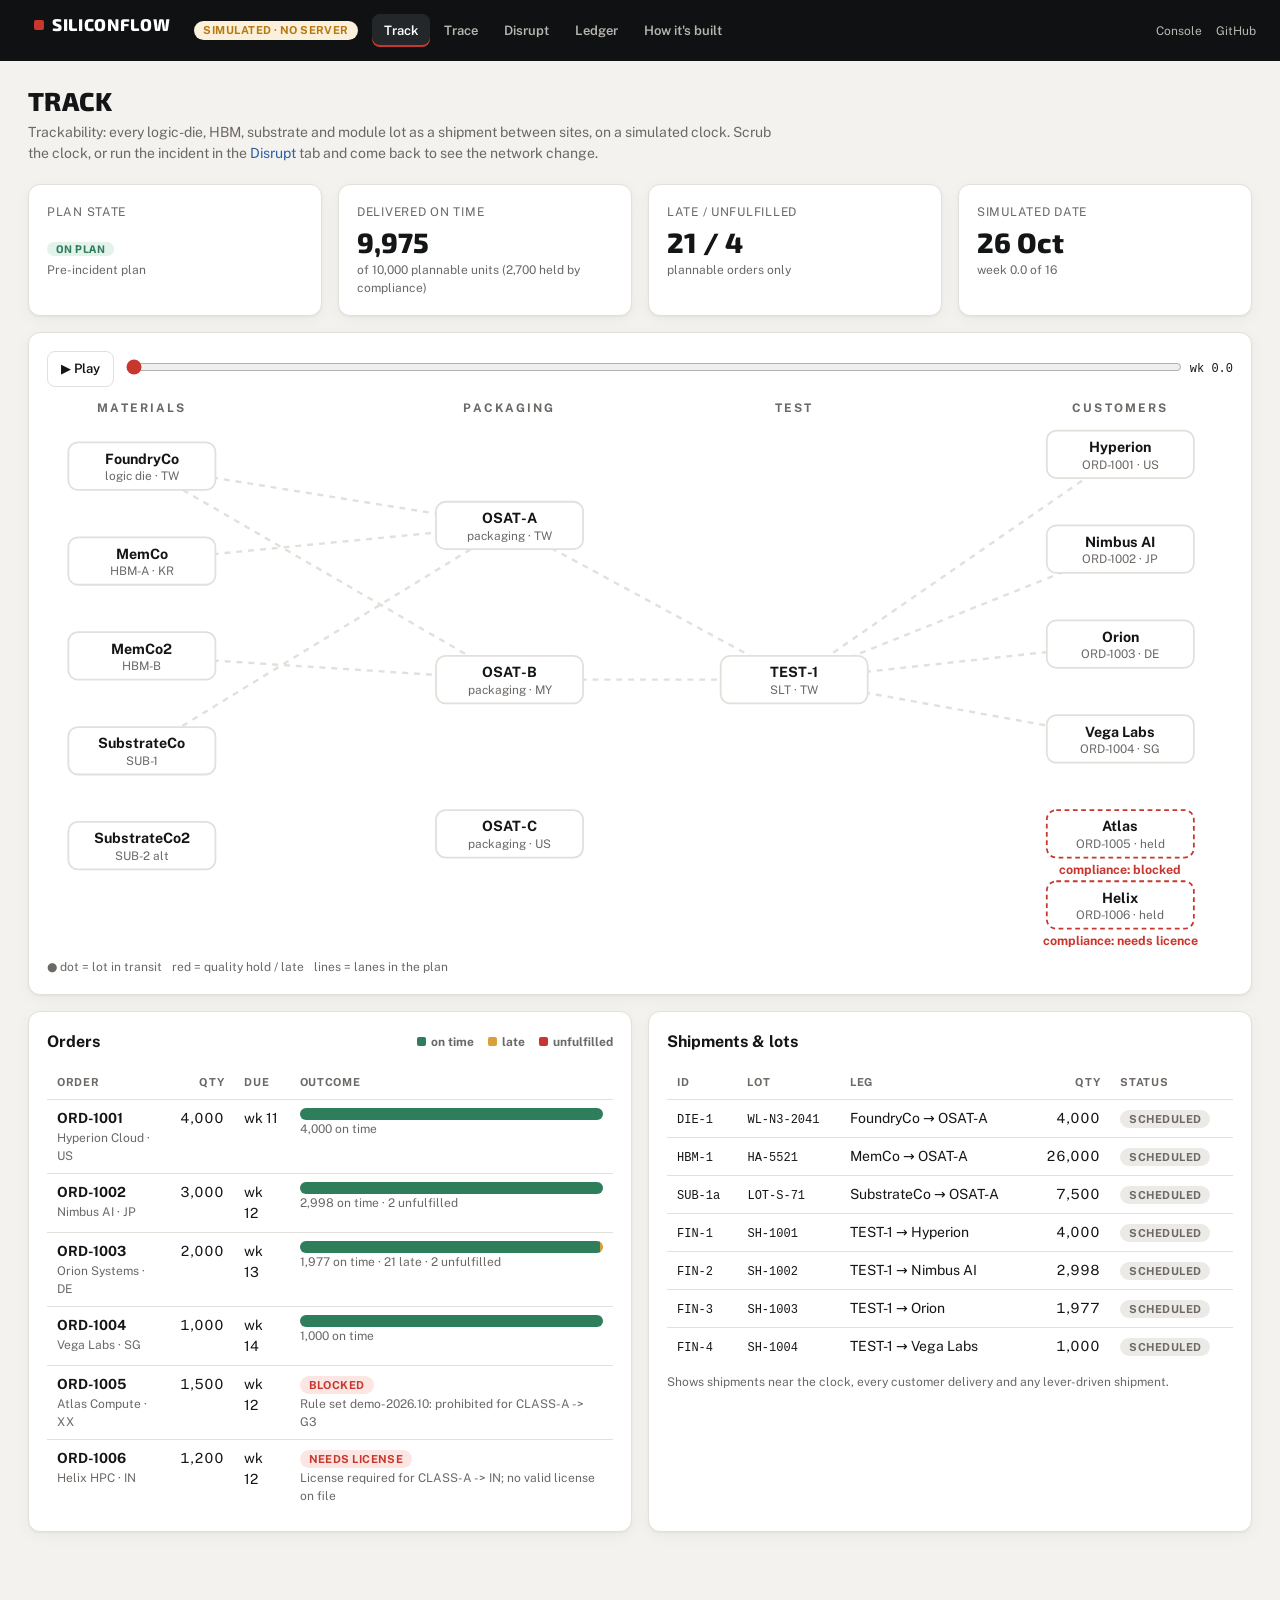
==== ui/experience/index.html @ b1754f2f "feat(ui): server-free Experience tab (track, trace, disrupt, ledger) A static walkthrough that repla" ====
<!doctype html>
<html lang="en">
<head>
<meta charset="utf-8">
<meta name="viewport" content="width=device-width, initial-scale=1">
<title>SiliconFlow experience</title>
<meta name="description" content="Interactive, server-free walkthrough of supply-chain tracking, traceability and incident recovery.">
<link rel="preconnect" href="https://fonts.googleapis.com">
<link rel="preconnect" href="https://fonts.gstatic.com" crossorigin>
<link href="https://fonts.googleapis.com/css2?family=Exo+2:wght@800&family=Public+Sans:wght@400;600;700&display=swap" rel="stylesheet">
<link rel="stylesheet" href="../console/console.css">
<link rel="stylesheet" href="experience.css">
</head>
<body>
<div id="app"></div>
<div id="toasts" aria-live="polite"></div>
<script type="module" src="js/main.js"></script>
</body>
</html>
---- ui/console/console.css ----
:root {
  --bg: #f4f2ef; --panel: #ffffff; --ink: #141516; --muted: #6b6866; --line: #e3dfdb; --soft: #faf9f7;
  --accent: #c8372d; --accent-ink: #ffffff; --ok: #2e7d5b; --warn: #b9770e; --bad: #c8372d; --info: #2f5f9e;
  --ok-bg: #e4f2ec; --warn-bg: #fbf0dc; --bad-bg: #fbe6e3; --info-bg: #e3ecf7; --neutral-bg: #eceae7;
  --side: #0f1112; --side-ink: #e8e6e1; --shadow: 0 1px 2px rgba(0,0,0,.05), 0 4px 16px rgba(0,0,0,.04);
  --display: "Exo 2", "Arial Black", system-ui, sans-serif; --ui: "Public Sans", system-ui, -apple-system, "Segoe UI", Roboto, sans-serif;
  --mono: ui-monospace, SFMono-Regular, Menlo, Consolas, monospace;
}
@media (prefers-color-scheme: dark) {
  :root { --bg: #0c0d0e; --panel: #151718; --ink: #ecebe8; --muted: #9a9692; --line: #272a2c; --soft: #1b1e1f; --accent: #e5564a;
    --ok: #4cc08f; --warn: #e0a640; --bad: #ef6f64; --info: #6fa3e6; --ok-bg: #143026; --warn-bg: #352a12; --bad-bg: #3a1b18; --info-bg: #162538; --neutral-bg: #22262a;
    --side: #08090a; --shadow: 0 1px 2px rgba(0,0,0,.4); }
}
* { box-sizing: border-box; }
html, body { margin: 0; background: var(--bg); color: var(--ink); font: 400 14px/1.5 var(--ui); -webkit-font-smoothing: antialiased; }
a { color: var(--info); text-decoration: none; } a:hover { text-decoration: underline; }
h1, h2, h3, h4 { margin: 0; font-weight: 700; }
h1 { font: 800 26px/1.1 var(--display); text-transform: uppercase; letter-spacing: .01em; }
h2 { font-size: 16px; } h3 { font-size: 14px; }
code, .mono { font-family: var(--mono); font-size: 12px; }
button, input, select, textarea { font: inherit; color: inherit; }

/* shell */
.shell { display: grid; grid-template-columns: 224px 1fr; min-height: 100vh; }
.side { background: var(--side); color: var(--side-ink); padding: 18px 12px; position: sticky; top: 0; height: 100vh; display: flex; flex-direction: column; gap: 4px; }
.brand { font: 800 17px/1 var(--display); letter-spacing: .04em; text-transform: uppercase; padding: 6px 10px 18px; display: flex; align-items: center; gap: 8px; }
.brand i { width: 10px; height: 10px; background: var(--accent); border-radius: 2px; display: inline-block; }
.nav a { display: flex; align-items: center; gap: 10px; padding: 9px 10px; border-radius: 8px; color: #b9b6b0; font-weight: 600; font-size: 13px; text-decoration: none; }
.nav a:hover { background: #1b1e20; color: #fff; }
.nav a.on { background: #23272a; color: #fff; box-shadow: inset 2px 0 0 var(--accent); }
.nav .count { margin-left: auto; background: var(--accent); color: #fff; border-radius: 999px; font-size: 11px; padding: 0 7px; line-height: 18px; }
.side .spacer { flex: 1; }
.side .foot { font-size: 12px; color: #86837e; padding: 8px 10px; }
.side .foot a { color: #b9b6b0; }
.main { min-width: 0; }
.top { display: flex; align-items: center; gap: 14px; padding: 12px 28px; border-bottom: 1px solid var(--line); background: var(--panel); position: sticky; top: 0; z-index: 5; }
.top .grow { flex: 1; }
.who { display: flex; align-items: center; gap: 10px; }
.who select { max-width: 230px; }
.page { padding: 26px 28px 80px; max-width: 1400px; }
.page-head { display: flex; align-items: flex-end; gap: 16px; margin-bottom: 20px; flex-wrap: wrap; }
.page-head .sub { color: var(--muted); margin-top: 6px; max-width: 760px; }
.page-head .grow { flex: 1; }

/* primitives */
.card { background: var(--panel); border: 1px solid var(--line); border-radius: 12px; box-shadow: var(--shadow); padding: 18px; }
.card + .card, .stack > * + * { margin-top: 16px; }
.card > h2 { margin-bottom: 12px; display: flex; align-items: center; gap: 8px; }
.card > h2 .grow { flex: 1; }
.grid { display: grid; gap: 16px; } .g2 { grid-template-columns: repeat(2, minmax(0, 1fr)); } .g3 { grid-template-columns: repeat(3, minmax(0, 1fr)); } .g4 { grid-template-columns: repeat(4, minmax(0, 1fr)); }
.grid > .card + .card { margin-top: 0; }
@media (max-width: 1100px) { .g4 { grid-template-columns: repeat(2, 1fr); } .g3 { grid-template-columns: 1fr 1fr; } }
@media (max-width: 800px) { .shell { grid-template-columns: 1fr; } .side { position: static; height: auto; flex-direction: row; flex-wrap: wrap; } .g2, .g3, .g4 { grid-template-columns: 1fr; } .page { padding: 18px 14px 60px; } .top { padding: 10px 14px; } }
.kpi .v { font: 800 28px/1.1 var(--display); } .kpi .l { color: var(--muted); font-size: 12px; text-transform: uppercase; letter-spacing: .06em; margin-bottom: 6px; } .kpi .s { color: var(--muted); font-size: 12px; margin-top: 4px; }
.muted { color: var(--muted); } .small { font-size: 12px; } .right { text-align: right; } .nowrap { white-space: nowrap; }
.row { display: flex; align-items: center; gap: 10px; flex-wrap: wrap; } .row.sb { justify-content: space-between; }
.grow { flex: 1; }

.btn { display: inline-flex; align-items: center; gap: 6px; border: 1px solid var(--line); background: var(--panel); border-radius: 8px; padding: 7px 13px; font-weight: 600; font-size: 13px; cursor: pointer; }
.btn:hover { background: var(--soft); } .btn:disabled { opacity: .5; cursor: not-allowed; }
.btn.primary { background: var(--accent); border-color: var(--accent); color: var(--accent-ink); } .btn.primary:hover { filter: brightness(1.07); }
.btn.dark { background: var(--ink); color: var(--bg); border-color: var(--ink); }
.btn.danger { color: var(--bad); border-color: color-mix(in srgb, var(--bad) 40%, var(--line)); }
.btn.sm { padding: 3px 9px; font-size: 12px; }
.badge { display: inline-flex; align-items: center; gap: 4px; padding: 1px 9px; border-radius: 999px; font-size: 11px; font-weight: 700; text-transform: uppercase; letter-spacing: .04em; background: var(--neutral-bg); color: var(--muted); white-space: nowrap; }
.badge.ok { background: var(--ok-bg); color: var(--ok); } .badge.warn { background: var(--warn-bg); color: var(--warn); } .badge.bad { background: var(--bad-bg); color: var(--bad); } .badge.info { background: var(--info-bg); color: var(--info); }
.chip { display: inline-block; border: 1px solid var(--line); border-radius: 6px; padding: 0 7px; font-size: 12px; background: var(--soft); }
input[type=text], input[type=number], input[type=date], select, textarea { width: 100%; background: var(--panel); border: 1px solid var(--line); border-radius: 8px; padding: 7px 10px; }
textarea { min-height: 120px; resize: vertical; font-family: var(--mono); font-size: 12px; }
label { display: block; font-size: 12px; font-weight: 600; color: var(--muted); margin: 10px 0 4px; } label.inline { display: inline-flex; align-items: center; gap: 6px; margin: 0; color: var(--ink); font-weight: 400; }
.form-row { display: grid; grid-template-columns: repeat(auto-fit, minmax(150px, 1fr)); gap: 10px; }

table { width: 100%; border-collapse: collapse; } th, td { text-align: left; padding: 8px 10px; border-bottom: 1px solid var(--line); vertical-align: top; }
th { font-size: 11px; text-transform: uppercase; letter-spacing: .06em; color: var(--muted); font-weight: 700; white-space: nowrap; }
tr:last-child td { border-bottom: 0; } td.num, th.num { text-align: right; font-variant-numeric: tabular-nums; }
tbody tr.click { cursor: pointer; } tbody tr.click:hover { background: var(--soft); }
.tablewrap { overflow-x: auto; }
.empty { padding: 28px; text-align: center; color: var(--muted); }
.tabs { display: flex; gap: 4px; border-bottom: 1px solid var(--line); margin-bottom: 14px; flex-wrap: wrap; }
.tabs button { background: none; border: 0; border-bottom: 2px solid transparent; padding: 8px 12px; cursor: pointer; font-weight: 600; color: var(--muted); }
.tabs button.on { color: var(--ink); border-color: var(--accent); }

/* stacked outcome bar */
.bar { display: flex; height: 12px; border-radius: 6px; overflow: hidden; background: var(--neutral-bg); min-width: 120px; }
.bar > i { display: block; height: 100%; } .bar .ot { background: var(--ok); } .bar .lt { background: #d9a03a; } .bar .un { background: var(--bad); opacity: .85; }
.legend { display: flex; gap: 14px; font-size: 12px; color: var(--muted); } .legend span::before { content: ""; display: inline-block; width: 9px; height: 9px; border-radius: 2px; margin-right: 5px; background: var(--c); }
.minibars { display: grid; gap: 4px; } .minibars .mb { display: grid; grid-template-columns: 44px 1fr 56px; align-items: center; gap: 8px; font-size: 12px; }
.minibars .track { height: 8px; background: var(--neutral-bg); border-radius: 4px; overflow: hidden; } .minibars .track i { display: block; height: 100%; background: var(--info); }

/* stepper */
.stepper { display: flex; gap: 0; margin: 4px 0 18px; flex-wrap: wrap; }
.stepper .st { flex: 1; min-width: 110px; font-size: 12px; font-weight: 700; color: var(--muted); padding: 8px 10px; border-top: 3px solid var(--line); text-transform: uppercase; letter-spacing: .04em; }
.stepper .st.done { border-color: var(--ok); color: var(--ink); } .stepper .st.now { border-color: var(--accent); color: var(--accent); } .stepper .st.bad { border-color: var(--bad); color: var(--bad); }

/* options */
.opt { border: 1px solid var(--line); border-radius: 12px; padding: 16px; background: var(--panel); display: flex; flex-direction: column; gap: 10px; position: relative; }
.opt.rec { border-color: var(--accent); box-shadow: 0 0 0 1px var(--accent); }
.opt.sel { background: color-mix(in srgb, var(--ok-bg) 55%, var(--panel)); border-color: var(--ok); box-shadow: 0 0 0 1px var(--ok); }
.opt .big { font: 800 26px/1 var(--display); } .opt .kv { display: grid; grid-template-columns: 1fr auto; gap: 2px 10px; font-size: 13px; } .opt .kv span:nth-child(odd) { color: var(--muted); }
.opt ul { margin: 0; padding-left: 18px; color: var(--muted); font-size: 12px; }
details > summary { cursor: pointer; font-weight: 600; font-size: 13px; color: var(--info); padding: 4px 0; }
.note { background: var(--soft); border: 1px solid var(--line); border-left: 3px solid var(--info); border-radius: 8px; padding: 10px 12px; font-size: 13px; }
.note.warn { border-left-color: var(--warn); } .note.bad { border-left-color: var(--bad); } .note.ok { border-left-color: var(--ok); }
pre.pay { background: var(--soft); border: 1px solid var(--line); border-radius: 8px; padding: 10px; white-space: pre-wrap; font: 12px/1.45 var(--mono); max-height: 240px; overflow: auto; margin: 6px 0 0; }
.spinner { width: 16px; height: 16px; border: 2px solid var(--line); border-top-color: var(--accent); border-radius: 50%; animation: spin .8s linear infinite; display: inline-block; vertical-align: -3px; }
@keyframes spin { to { transform: rotate(360deg); } }
.quote { background: var(--warn-bg); padding: 0 3px; border-radius: 3px; }

/* modal + toasts */
.modal-bg { position: fixed; inset: 0; background: rgba(0,0,0,.45); display: grid; place-items: center; z-index: 50; padding: 20px; }
.modal { background: var(--panel); border-radius: 14px; padding: 22px; width: min(520px, 100%); box-shadow: 0 20px 60px rgba(0,0,0,.35); }
.modal h2 { margin-bottom: 8px; } .modal .actions { display: flex; gap: 8px; justify-content: flex-end; margin-top: 16px; }
#toasts { position: fixed; right: 18px; bottom: 18px; display: grid; gap: 8px; z-index: 60; max-width: 420px; }
.toast { background: var(--ink); color: var(--bg); border-radius: 10px; padding: 10px 14px; box-shadow: 0 8px 28px rgba(0,0,0,.3); font-size: 13px; } .toast.err { background: var(--bad); color: #fff; } .toast.ok { background: var(--ok); color: #fff; }

/* login */
.login { min-height: 100vh; display: grid; place-items: center; padding: 24px; }
.login .box { width: min(560px, 100%); }
.login h1 { font-size: 34px; margin-bottom: 8px; } .login .demo-users { display: grid; grid-template-columns: 1fr 1fr; gap: 8px; margin-top: 12px; }
---- ui/experience/experience.css ----
.xhead { display: flex; align-items: center; gap: 14px; padding: 10px 24px; background: var(--side); color: var(--side-ink); flex-wrap: wrap; position: sticky; top: 0; z-index: 20; }
.xhead .brand { font: 800 17px/1 var(--display); letter-spacing: .04em; text-transform: uppercase; color: #fff; display: flex; align-items: center; gap: 8px; text-decoration: none; }
.xhead .brand i { width: 10px; height: 10px; background: var(--accent); border-radius: 2px; }
.xhead a.small { color: #b9b6b0; }
.xtabs { display: flex; gap: 2px; }
.xtabs a { color: #b9b6b0; padding: 7px 12px; border-radius: 8px; font-weight: 600; font-size: 13px; text-decoration: none; }
.xtabs a:hover { background: #1b1e20; color: #fff; } .xtabs a.on { background: #23272a; color: #fff; box-shadow: inset 0 -2px 0 var(--accent); }
.big { font: 800 26px/1.1 var(--display); }
.step .num { display: inline-grid; place-items: center; width: 24px; height: 24px; border-radius: 50%; background: var(--neutral-bg); font-size: 12px; margin-right: 6px; }
.step.now { border-color: var(--accent); } .step.done .num { background: var(--ok-bg); color: var(--ok); } .step.todo { opacity: .6; }
.step .opt { border-radius: 10px; }

.net { width: 100%; height: auto; display: block; font-family: var(--ui); }
.net .colhead { font-size: 10px; letter-spacing: .18em; fill: var(--muted); font-weight: 700; }
.net .lane { stroke: var(--line); stroke-width: 2; stroke-dasharray: 5 5; } .net .lane.late { stroke: var(--warn); }
.net .node rect { fill: var(--panel); stroke: var(--line); stroke-width: 1.5; }
.net .node.hit rect { stroke: var(--bad); stroke-width: 2.5; } .net .node.held rect { stroke: var(--bad); stroke-dasharray: 4 3; }
.net .nl { font-size: 12px; font-weight: 700; fill: var(--ink); } .net .ns { font-size: 10px; fill: var(--muted); }
.net .flag { font-size: 10.5px; font-weight: 700; fill: var(--bad); } .net .good { font-size: 10.5px; font-weight: 700; fill: var(--ok); }
.net .dot circle { fill: var(--info); stroke: var(--panel); stroke-width: 2; } .net .dot text { font-size: 10px; font-weight: 700; fill: var(--ink); paint-order: stroke; stroke: var(--panel); stroke-width: 3px; }
.net .dot.held circle, .net .dot.late circle { fill: var(--bad); }
input[type=range] { width: 100%; accent-color: var(--accent); }

.tree, .tree ul { list-style: none; margin: 0; padding-left: 26px; position: relative; } .tree { padding-left: 0; }
.tree ul::before { content: ""; position: absolute; left: 10px; top: 0; bottom: 14px; border-left: 2px solid var(--line); }
.tree li { position: relative; margin: 10px 0; } .tree ul > li::before { content: ""; position: absolute; left: -16px; top: 22px; width: 14px; border-top: 2px solid var(--line); }
.tn { display: inline-block; min-width: 280px; border: 1px solid var(--line); border-radius: 10px; padding: 8px 12px; background: var(--soft); }
.tn.root { background: var(--panel); border-color: var(--info); } .tn.bad { border-color: var(--bad); background: var(--bad-bg); }
.tn .tt { font-size: 11px; text-transform: uppercase; letter-spacing: .06em; color: var(--muted); font-weight: 700; } .tn .att { color: var(--muted); }
@media (max-width: 700px) { .xhead { padding: 10px 14px; } .page { padding: 18px 14px 60px; } .tn { min-width: 0; display: block; } }
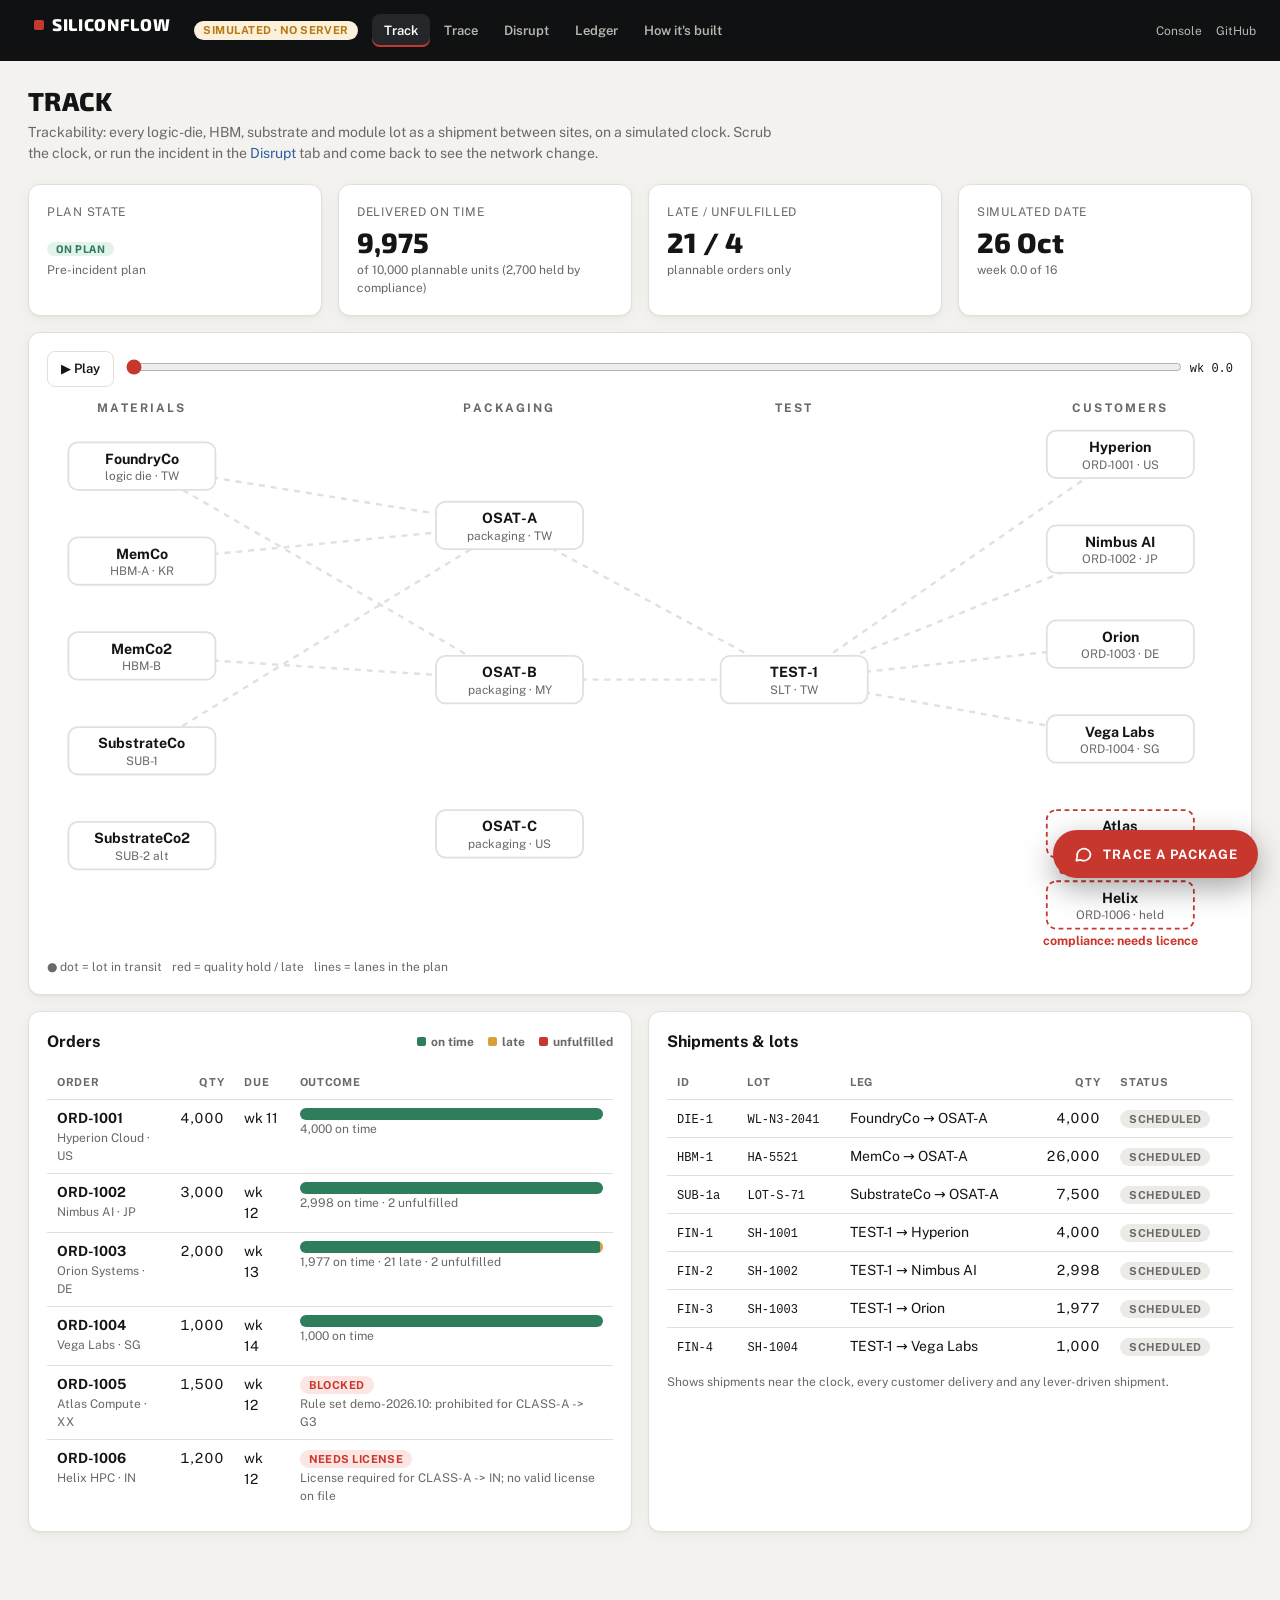
==== commit dd6ef3a5: "feat(ui): provenance chat widget on the landing page and Experience tab A self-mounting module (ui/c" ====
--- a/ui/experience/index.html
+++ b/ui/experience/index.html
@@ -15,5 +15,6 @@
 <div id="app"></div>
 <div id="toasts" aria-live="polite"></div>
 <script type="module" src="js/main.js"></script>
+<script type="module" src="../chat/chat.js"></script>
 </body>
 </html>
